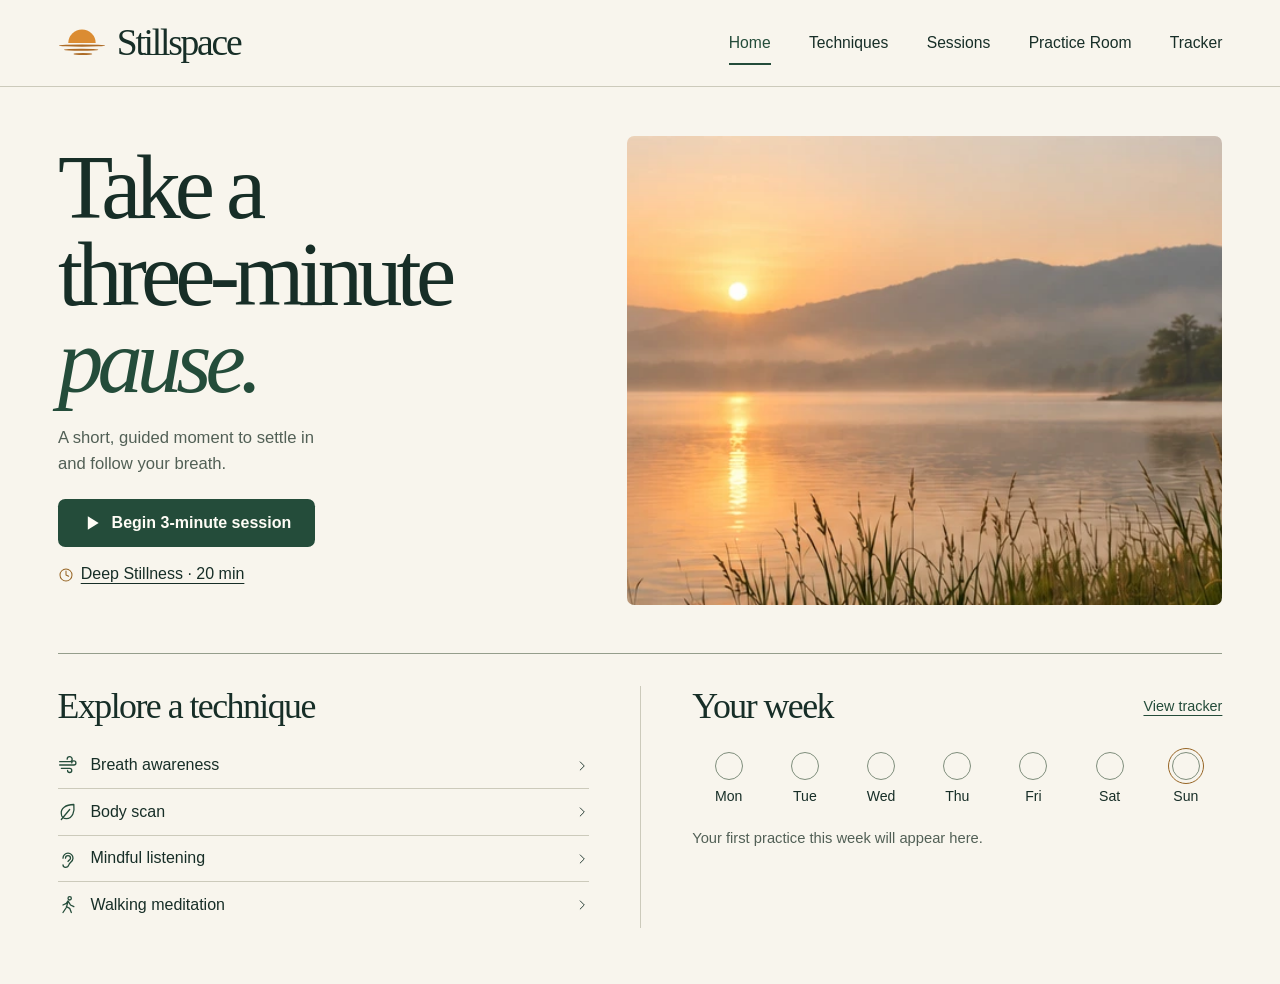
==== index.html @ 42000a4f "Add Stillspace meditation website" ====
<!doctype html>
<html lang="en">
<head>
  <meta charset="utf-8">
  <meta name="viewport" content="width=device-width, initial-scale=1">
  <meta name="theme-color" content="#f8f5ed">
  <meta name="description" content="Meditation techniques, guided lakeside sessions and a daily practice journal.">
  <title>Home · Stillspace</title>
  <link rel="icon" href="assets/sunrise.svg" type="image/svg+xml">
  <link rel="stylesheet" href="styles.css?v=2">
  <script type="module" src="index.js"></script>
</head>
<body class="page-index">
<a class="skip" href="#main">Skip to content</a>
<header class="masthead"><div class="wrap mast-inner">
  <a class="brand" href="index.html" aria-label="Stillspace home"><img src="assets/sunrise.svg" width="48" height="36" alt="">Stillspace</a>
  <nav class="desktop-nav" aria-label="Main navigation"><a href="index.html" aria-current="page">Home</a>
<a href="techniques.html">Techniques</a>
<a href="sessions.html">Sessions</a>
<a href="practice.html">Practice Room</a>
<a href="tracker.html">Tracker</a></nav>
</div></header>
<main id="main" tabindex="-1">
<div class="wrap home-content">
  <section class="home-hero" aria-labelledby="welcome">
    <div class="hero-copy"><h1 id="welcome">Take a <br><span>three-minute</span><br><em>pause.</em></h1>
      <p>A short, guided moment to settle in and follow your breath.</p>
      <div class="hero-actions"><a class="button primary" href="practice.html?session=pause&amp;start=1"><svg class="icon" aria-hidden="true" focusable="false"><use href="assets/icons.svg#play"></use></svg>Begin 3-minute session</a>
      <a class="quiet-link" href="practice.html?session=deep"><svg class="icon" aria-hidden="true" focusable="false"><use href="assets/icons.svg#clock"></use></svg>Deep Stillness · 20 min</a></div>
    </div>
    <img class="hero-image" src="assets/lake-dawn.webp" width="656" height="404" fetchpriority="high" alt="Morning sunlight reflecting across a quiet lake framed by reeds">
  </section>
  <div class="home-lower">
    <section><h2>Explore a technique</h2><ul class="tech-shortcuts"><li><a href="techniques.html?technique=breath"><svg class="icon" aria-hidden="true" focusable="false"><use href="assets/icons.svg#breath"></use></svg><span>Breath awareness</span><svg class="icon" aria-hidden="true" focusable="false"><use href="assets/icons.svg#chevron"></use></svg></a></li><li><a href="techniques.html?technique=body"><svg class="icon" aria-hidden="true" focusable="false"><use href="assets/icons.svg#body"></use></svg><span>Body scan</span><svg class="icon" aria-hidden="true" focusable="false"><use href="assets/icons.svg#chevron"></use></svg></a></li><li><a href="techniques.html?technique=listen"><svg class="icon" aria-hidden="true" focusable="false"><use href="assets/icons.svg#listen"></use></svg><span>Mindful listening</span><svg class="icon" aria-hidden="true" focusable="false"><use href="assets/icons.svg#chevron"></use></svg></a></li><li><a href="techniques.html?technique=walk"><svg class="icon" aria-hidden="true" focusable="false"><use href="assets/icons.svg#walk"></use></svg><span>Walking meditation</span><svg class="icon" aria-hidden="true" focusable="false"><use href="assets/icons.svg#chevron"></use></svg></a></li></ul></section>
    <section><div class="section-line"><h2>Your week</h2><a class="text-link" href="tracker.html">View tracker</a></div>
    <div id="home-week"></div><p class="week-note" id="home-summary"></p></section>
  </div>
</div></main>
<nav class="mobile-nav" aria-label="Mobile navigation"><a href="index.html" aria-current="page"><svg class="icon" aria-hidden="true" focusable="false"><use href="assets/icons.svg#home"></use></svg><span>Home</span></a>
<a href="techniques.html"><svg class="icon" aria-hidden="true" focusable="false"><use href="assets/icons.svg#book"></use></svg><span>Learn</span></a>
<a href="sessions.html"><svg class="icon" aria-hidden="true" focusable="false"><use href="assets/icons.svg#sessions"></use></svg><span>Sessions</span></a>
<a href="practice.html"><svg class="icon" aria-hidden="true" focusable="false"><use href="assets/icons.svg#practice"></use></svg><span>Practice</span></a>
<a href="tracker.html"><svg class="icon" aria-hidden="true" focusable="false"><use href="assets/icons.svg#tracker"></use></svg><span>Log</span></a></nav>
</body>
</html>
---- styles.css ----
:root {
  color-scheme: light;
  --paper: #f8f5ed;
  --ink: #172e27;
  --green: #244c3a;
  --green-hover: #183d2e;
  --muted: #526056;
  --line: #cccabb;
  --sage: #e9ecdf;
  --gold: #976525;
  --serif: "Baskervville", Georgia, "Times New Roman", serif;
  --sans: "DM Sans", "Segoe UI", Arial, sans-serif;
}
* { box-sizing: border-box; }
body { margin: 0; background: var(--paper); color: var(--ink); font: 1rem/1.55 var(--sans); }
button, input, select { font: inherit; color: inherit; }
button, select { cursor: pointer; }
button, a, input, select { -webkit-tap-highlight-color: transparent; }
a { color: inherit; }
button { border: 0; background: transparent; }
button:disabled { cursor: default; opacity: .45; }
a:focus-visible, button:focus-visible, input:focus-visible, select:focus-visible, summary:focus-visible { outline: 3px solid #a8671e; outline-offset: 3px; }
main:focus { outline: none; }
[hidden] { display: none !important; }
h1, h2, h3, p, ul, ol { margin: 0; }
h1, h2, h3 { font-family: var(--serif); font-weight: 400; }
h1 { font-size: clamp(2.75rem, 5vw, 5.4rem); line-height: 1.05; letter-spacing: -.055em; }
h2 { font-size: clamp(1.8rem, 2.8vw, 2.85rem); line-height: 1.13; letter-spacing: -.043em; }
h3 { font-size: clamp(1.45rem, 2vw, 2rem); line-height: 1.2; letter-spacing: -.035em; }
.wrap { width: min(calc(100% - clamp(3rem, 9vw, 10rem)), 85rem); margin-inline: auto; }
.icon { width: 1.25rem; height: 1.25rem; flex: none; fill: none; stroke: currentColor; stroke-width: 1.55; stroke-linecap: round; stroke-linejoin: round; }
.skip, .sr-only { position: absolute; width: 1px; height: 1px; overflow: hidden; clip-path: inset(50%); white-space: nowrap; }
.skip:focus { clip-path: none; width: auto; height: auto; background: white; padding: .8rem; z-index: 5; }
.masthead { border-bottom: 1px solid var(--line); }
.mast-inner { display: flex; align-items: center; justify-content: space-between; gap: 1rem; min-height: 5.4rem; }
.brand { display: inline-flex; align-items: center; gap: .7rem; font: 2.35rem/1 var(--serif); letter-spacing: -.06em; text-decoration: none; }
.brand img { width: 3rem; height: auto; }
.desktop-nav { display: flex; gap: clamp(1.2rem, 3vw, 3.3rem); align-items: center; }
.desktop-nav a { display: inline-flex; align-items: center; min-height: 3rem; font-size: .98rem; position: relative; text-decoration: none; }
.desktop-nav a[aria-current], .desktop-nav a:hover { color: var(--green); }
.desktop-nav a[aria-current]::after { content: ""; position: absolute; bottom: .15rem; height: 2px; width: 100%; background: currentColor; }
.mobile-nav, .form-toggle { display: none; }
.button, .secondary { display: inline-flex; align-items: center; justify-content: center; gap: .6rem; min-height: 3rem; padding: .7rem 1.35rem; border-radius: .45rem; font-weight: 600; text-decoration: none; line-height: 1.35; }
.primary { background: var(--green); color: #fffdf6; }
.primary:hover { background: var(--green-hover); }
.secondary { border: 1px solid #a3ab98; }
.filter-toggle { display: none; }
.secondary:hover { background: var(--sage); }
.text-link, .quiet-link { text-underline-offset: .25em; text-decoration-thickness: 1px; }
.text-link { color: var(--green); }
.quiet-link { display: inline-flex; align-items: center; gap: .42rem; min-height: 2.75rem; }
.quiet-link .icon { width: 1rem; height: 1rem; color: var(--gold); }
.home-hero { display: grid; grid-template-columns: minmax(0,.93fr) minmax(0,1.07fr); align-items: stretch; gap: clamp(1.5rem, 4vw, 4rem); padding-block: clamp(1.6rem, 3.8vw, 4rem); }
.hero-copy { container-type: inline-size; align-self: center; padding-block: .5rem; }
.hero-copy h1 { font-size: clamp(2.8rem, 17.5cqi, 6.6rem); line-height: .96; letter-spacing: -.065em; }
.hero-copy h1 span { white-space: nowrap; }
.hero-copy h1 em { color: var(--green); font-weight: 400; }
.hero-copy p { color: var(--muted); max-width: 30ch; margin-block: 1.25rem 1.4rem; font-size: clamp(1rem,1.3vw,1.16rem); }
.hero-actions { display: flex; align-items: flex-start; flex-direction: column; gap: .35rem; }
.hero-actions .button { padding-inline: 1.5rem; }
.hero-image { display: block; width: 100%; height: 100%; min-height: 24rem; max-height: 36rem; object-fit: cover; object-position: 49% 50%; border-radius: .45rem; }
.home-lower { display: grid; grid-template-columns: 1fr 1fr; border-top: 1px solid #959e8c; padding: 2rem 0 3.5rem; }
.home-lower section:first-child { padding-right: clamp(1.5rem,4vw,4.5rem); }
.home-lower section+section { border-left: 1px solid var(--line); padding-left: clamp(1.5rem,4vw,4.5rem); }
.tech-shortcuts { list-style: none; padding: 0; margin-top: 1rem; }
.tech-shortcuts li+li { border-top: 1px solid var(--line); }
.tech-shortcuts a { display: flex; min-height: 2.85rem; align-items: center; gap: .8rem; text-decoration: none; }
.tech-shortcuts a:hover, .guide-toggle:hover { color: var(--green); background: #ebecdf; }
.tech-shortcuts .icon:first-child { color: var(--green); }
.tech-shortcuts .icon:last-child { width: .87rem; height: .87rem; margin-left: auto; }
.section-line { display: flex; justify-content: space-between; align-items: center; gap: .5rem; }
.section-line .text-link { font-size: .9rem; }
.week-strip { display: grid; grid-template-columns: repeat(7,minmax(0,1fr)); list-style: none; padding: 0; margin: 1.6rem 0 1rem; gap: .2rem; }
.week-day { display: grid; justify-items: center; align-content: start; gap: .38rem; font-size: .88rem; }
.day-dot { width: 1.75rem; height: 1.75rem; display: grid; place-items: center; border: 1px solid #7f8e7c; border-radius: 50%; }
.week-day.today .day-dot { outline: 1px solid var(--gold); outline-offset: 3px; }
.week-day.done .day-dot { background: var(--green); border-color: var(--green); color: white; }
.week-note, .local-note { font-size: .92rem; color: var(--muted); }
.week-note { margin-top: 1.2rem; }
.interior { padding-block: clamp(1.8rem,4vw,4rem) 3.5rem; }
.panorama { height: clamp(6rem,11vw,10rem); background: url("assets/lake-panorama.webp") center 50% / cover; margin: 1.4rem 0 2rem; border-radius: .35rem; }
.guide { display: grid; grid-template-columns: minmax(14rem,.8fr) minmax(0,1.4fr); gap: 0 clamp(2rem,6vw,6rem); grid-template-rows: repeat(4,min-content) 1fr; }
.guide-item { display: contents; }
.guide-toggle { display: flex; gap: .7rem; align-items: center; grid-column: 1; text-align: left; min-height: 3.6rem; border-bottom: 1px solid var(--line); padding: .7rem 1rem; font-size: clamp(.95rem,1.3vw,1.15rem); }
.guide-toggle .icon:last-child { margin-left: auto; width: 1rem; }
.guide-toggle[aria-expanded=true] { background: var(--sage); box-shadow: inset 3px 0 var(--green); }
.guide-panel { grid-area: 1/2/6/3; }
.guide-panel::before { content: ""; display: block; height: clamp(6rem,9vw,9rem); background: url("assets/shore-grass.webp") center / cover; border-radius: .4rem; margin-bottom: 1.2rem; }
.lead { color: var(--muted); margin-block: .45rem 1rem; }
.steps { list-style: none; counter-reset: step; padding: 0; margin: 1rem 0 1.4rem; border-top: 1px solid var(--line); }
.steps li { display: flex; align-items: baseline; gap: .75rem; margin-top: .85rem; counter-increment: step; }
.steps li::before { content: counter(step); flex: 0 0 1.65rem; text-align: center; line-height: 1.65rem; background: var(--sage); border-radius: 50%; font: 1.05rem/1.65rem var(--serif); }
.sessions-head { display: flex; align-items: end; justify-content: space-between; gap: 2rem; padding-bottom: 1.5rem; }
.filters { display: flex; gap: 1rem; }
label { display: grid; gap: .3rem; font-size: .9rem; font-weight: 600; }
input, select { min-height: 2.85rem; padding: .45rem .75rem; border: 1px solid #abb1a0; border-radius: .35rem; font-size: 1rem; background-color: #fdfbf5; min-width: 0; }
select { appearance: none; background-image: url("data:image/svg+xml,%3Csvg xmlns='http://www.w3.org/2000/svg' width='15' height='12'%3E%3Cpath d='m2 3 5.5 5L13 3' fill='none' stroke='%23244c3a' stroke-width='1.6'/%3E%3C/svg%3E"); background-repeat: no-repeat; background-position: right .7rem center; padding-right: 2.1rem; }
.feature-session { min-height: 15rem; display: flex; align-items: center; border-radius: .5rem; overflow: hidden; background: linear-gradient(90deg,rgba(18,48,38,.97),rgba(18,48,38,.82) 50%,rgba(18,48,38,.2)), url("assets/lake-panorama.webp") center / cover; color: #fffdf6; margin-bottom: 1.5rem; padding: clamp(1.5rem,3.5vw,3rem); }
.feature-session h2 { font-size: clamp(2.4rem,4.5vw,4.7rem); }
.feature-session .session-meta { margin-bottom: .35rem; }
.feature-session p { max-width: 37ch; margin: .6rem 0 1.2rem; }
.light { background: #fbf7e9; color: var(--ink); }
.light:hover { background: #e9e7d9; }
.duration { display: inline-flex; align-items: center; gap: .35rem; font-size: .9rem; }
.duration .icon { width: 1rem; height: 1rem; }
.session-grid { display: grid; grid-template-columns: repeat(3,minmax(0,1fr)); gap: .85rem; }
.session-card { border: 1px solid var(--line); border-radius: .45rem; padding: 1.2rem; text-decoration: none; display: grid; align-content: start; gap: .55rem; }
.session-card:hover { background: #edf0e3; border-color: #93a58e; }
.session-card p { color: var(--muted); font-size: .95rem; }
.session-meta { display: flex; flex-wrap: wrap; align-items: center; gap: .15rem .8rem; font-size: .9rem; }
.session-card .session-meta { color: var(--green); }
.empty { padding: 1.25rem 0; }
.empty p { margin-bottom: .6rem; }
.room { min-height: calc(100svh - 5.4rem - 1px); background: linear-gradient(180deg,rgba(14,39,33,.83),rgba(13,39,33,.65) 48%,rgba(10,35,31,.88)), url("assets/lake-shore.webp") center 55% / cover; color: #fffaf0; display: grid; place-items: center; padding: 2rem 1rem; }
.room-inner { text-align: center; width: min(100%,58rem); }
.room h1 { font-size: clamp(2.7rem,4vw,4.5rem); font-style: italic; }
.phase { margin-top: .5rem; color: #e7e7d3; }
.focus { display: grid; place-items: center; align-content: center; gap: 1rem; position: relative; min-height: clamp(15rem,36vh,28rem); }
.ripple { width: clamp(8rem,16vw,14rem); aspect-ratio: 1; border: 1px solid #f5ddb54f; border-radius: 50%; position: absolute; pointer-events: none; }
.ripple::before, .ripple::after { content: ""; position: absolute; inset: -23%; border-radius: 50%; border: 1px solid #f5ddb532; }
.ripple::after { inset: -45%; border-color: #f5ddb520; }
.completion-mark { display: block; width: 4.5rem; height: auto; }
.room.is-complete .ripple { display: none; }
.room.is-running .ripple { animation: drift 10s ease-in-out infinite alternate; }
@keyframes drift { to { transform: scale(1.1); opacity: .65; } }
#cue { font: clamp(1.9rem,3.7vw,3.7rem)/1.16 var(--serif); letter-spacing: -.025em; max-width: 27ch; position: relative; text-wrap: balance; text-shadow: 0 2px 10px #152e27; }
#clock { font: 1.3rem/1.4 var(--sans); font-variant-numeric: tabular-nums; margin-bottom: .8rem; }
.room-links { display: flex; align-items: center; justify-content: center; flex-wrap: wrap; gap: .1rem 1.15rem; margin-top: .55rem; }
.room-links button, .room-links a { display: inline-flex; align-items: center; min-height: 2.75rem; color: #fffdf5; text-decoration: underline; text-underline-offset: .24rem; padding: .3rem; }
#primary-control { min-width: 11rem; }
#room-message:not(:empty), #form-message:not(:empty) { margin-top: 1rem; }
dialog { color: var(--ink); border: 1px solid var(--line); border-radius: .7rem; background: var(--paper); max-width: min(27rem,90vw); padding: 1.75rem; }
dialog::backdrop { background: #09241dac; }
dialog p { margin: .8rem 0 1.4rem; }
.dialog-actions { display: flex; gap: .7rem; flex-wrap: wrap; }
.week-controls { display: flex; gap: .3rem; }
.icon-button { display: grid; place-items: center; min-width: 2.8rem; min-height: 2.8rem; border: 1px solid var(--line); border-radius: 50%; }
.previous .icon { transform: rotate(180deg); }
.tracker-overview { display: grid; grid-template-columns: 2fr 1fr; align-items: center; gap: 2rem; margin: .8rem 0 1.5rem; }
.tracker-overview .week-strip { margin: .5rem 0; }
.stat { border-left: 1px solid var(--line); padding: .5rem 1.5rem; }
.stat strong, .stat span { display: block; }
.stat strong { font: 1.9rem/1.3 var(--serif); }
.stat span { color: var(--muted); }
.tracker-lower { display: grid; grid-template-columns: minmax(0,1.4fr) minmax(16rem,.85fr); gap: clamp(2rem,6vw,6rem); border-top: 1px solid var(--line); padding-top: 1.6rem; }
table { width: 100%; border-collapse: collapse; font-variant-numeric: tabular-nums; margin-top: 1.2rem; }
th,td { padding: .7rem .4rem; text-align: left; border-bottom: 1px solid var(--line); }
th { color: var(--muted); font-size: .9rem; }
td:last-child,th:last-child { text-align: right; }
.form-card { padding: 1.3rem 1.5rem; background: var(--sage); border-radius: .5rem; align-self: start; }
.form-card form { display: grid; gap: .8rem; margin-top: 1rem; }
.local-note { margin-top: 1.3rem; }
@media (min-width:761px) and (max-width:1000px) {
  .sessions-head { align-items: start; flex-direction: column; gap: 1.2rem; }
  .home-hero { gap: 1.5rem; }
  .session-grid { grid-template-columns: repeat(2,minmax(0,1fr)); }
}
@media (max-width:760px) {
  body { padding-bottom: calc(4.65rem + env(safe-area-inset-bottom)); }
  .wrap { width: calc(100% - 2.5rem); }
  .mast-inner { min-height: 4.1rem; }
  .brand { font-size: 2rem; gap: .5rem; }
  .brand img { width: 2.3rem; }
  .desktop-nav { display: none; }
  .mobile-nav { display: flex; z-index: 3; background: var(--paper); position: fixed; inset: auto 0 0; border-top: 1px solid var(--line); padding: .25rem .35rem max(.3rem,env(safe-area-inset-bottom)); }
  .mobile-nav a { display: grid; justify-items: center; align-content: center; gap: .12rem; flex: 1; min-height: 3.6rem; border-radius: .4rem; text-decoration: none; font-size: .8rem; }
  .mobile-nav a[aria-current] { background: var(--sage); color: var(--green); font-weight: 700; }
  .home-hero { display: flex; flex-direction: column; padding: 1.6rem 0; gap: 1.2rem; }
  .hero-copy { container-type: inline-size; align-self: stretch; padding: 0; }
  .hero-copy h1 { font-size: clamp(2.7rem,16cqi,4.7rem); line-height: .98; }
  .hero-copy p { margin: .9rem 0 1rem; max-width: 36ch; }
  .hero-actions { align-items: stretch; gap: .12rem; }
  .hero-actions .quiet-link { justify-content: center; }
  .hero-image { min-height: 0; height: clamp(8rem,41vw,15rem); object-position: 50% 56%; }
  .home-lower { display: block; padding: 1.3rem 0 1.8rem; }
  .home-lower section:first-child { padding-right: 0; }
  .home-lower section+section { border: 0; border-top: 1px solid var(--line); padding: 1.25rem 0 0; margin-top: 1.35rem; }
  .tech-shortcuts { display: grid; grid-template-columns: 1fr 1fr; gap: .5rem; }
  .tech-shortcuts li, .tech-shortcuts li+li { border: 1px solid var(--line); border-radius: .35rem; }
  .tech-shortcuts a { padding: .5rem; gap: .45rem; font-size: .95rem; }
  .tech-shortcuts .icon:last-child { display: none; }
  .week-strip { margin-top: 1.25rem; }
  .interior { padding: 1.5rem 0 2rem; }
  .panorama { margin: .75rem 0 1rem; height: 3.75rem; }
  .guide,.guide-item { display: block; }
  .guide-toggle { width: 100%; min-height: 3.3rem; }
  .guide-toggle[aria-expanded=true] .icon:last-child { transform: rotate(90deg); }
  .guide-panel { padding: .8rem .7rem 1.3rem; }
  .guide-panel h2,.guide-panel::before { display: none; }
  .guide-panel .lead { margin-top: 0; }
  .steps li { align-items: flex-start; }
  .sessions-head { display: block; padding-bottom: 1rem; }
  .filter-toggle { display: flex; width: 100%; margin-top: 1rem; }
  .filters { display: none; margin-top: .75rem; gap: .6rem; flex-wrap: wrap; }
  .filters.open { display: flex; }
  .filters label { flex: 1 1 8rem; }
  .feature-session { min-height: 13rem; background-image: linear-gradient(rgba(18,48,38,.85),rgba(18,48,38,.78)), url("assets/lake-panorama.webp"); padding: 1.25rem; }
  .session-grid { display: block; }
  .session-card { border-width: 0 0 1px; border-radius: 0; padding: .95rem 0; gap: .3rem; }
  .tracker-overview,.tracker-lower { display: flex; flex-direction: column; align-items: stretch; gap: 1rem; }
  .tracker-overview { margin-bottom: 1rem; }
  .stat { border: 0; padding: .75rem 0 0; border-top: 1px solid var(--line); display: flex; align-items: baseline; justify-content: space-between; }
  .stat strong { font-size: 1.55rem; }
  .tracker-lower { padding-top: 1rem; }
  .form-card { order: -1; align-self: stretch; padding: 0; background: transparent; }
  .form-heading { display: none; }
  .form-toggle { display: flex; width: 100%; align-items: center; justify-content: space-between; min-height: 2.95rem; padding: .55rem .95rem; border-radius: .35rem; background: var(--green); color: white; }
  .form-toggle .icon { transform: rotate(90deg); width: 1rem; }
  .form-card form { display: none; }
  .form-card.open form { display: grid; }
  .history h2 { font-size: 1.75rem; }
  table,tbody { display: block; }
  thead { position: absolute; clip-path: inset(50%); width: 1px; height: 1px; overflow: hidden; }
  tbody tr { display: grid; grid-template-columns: minmax(0,1fr) auto; align-items: baseline; padding: .65rem 0; border-bottom: 1px solid var(--line); }
  td { border: none; padding: 0; }
  td:nth-child(1) { grid-area: 2/1; color: var(--muted); font-size: .85rem; }
  td:nth-child(2) { grid-area: 1/1; font-family: var(--serif); font-size: 1.2rem; }
  td:last-child { grid-area: 1/2; }
  .room { min-height: calc(100svh - 8.6rem); padding: 1.8rem 1.25rem; }
  .focus { min-height: clamp(12.5rem,36svh,22rem); }
  .in-session { padding-bottom: 0; }
  .in-session .mobile-nav { display: none; }
  .in-session .room { min-height: calc(100svh - 4.1rem - 1px); }
  .room-links { gap: .2rem 1.4rem; }
}
@media (prefers-reduced-motion:reduce) { *, *::before, *::after { animation: none !important; scroll-behavior: auto !important; } }
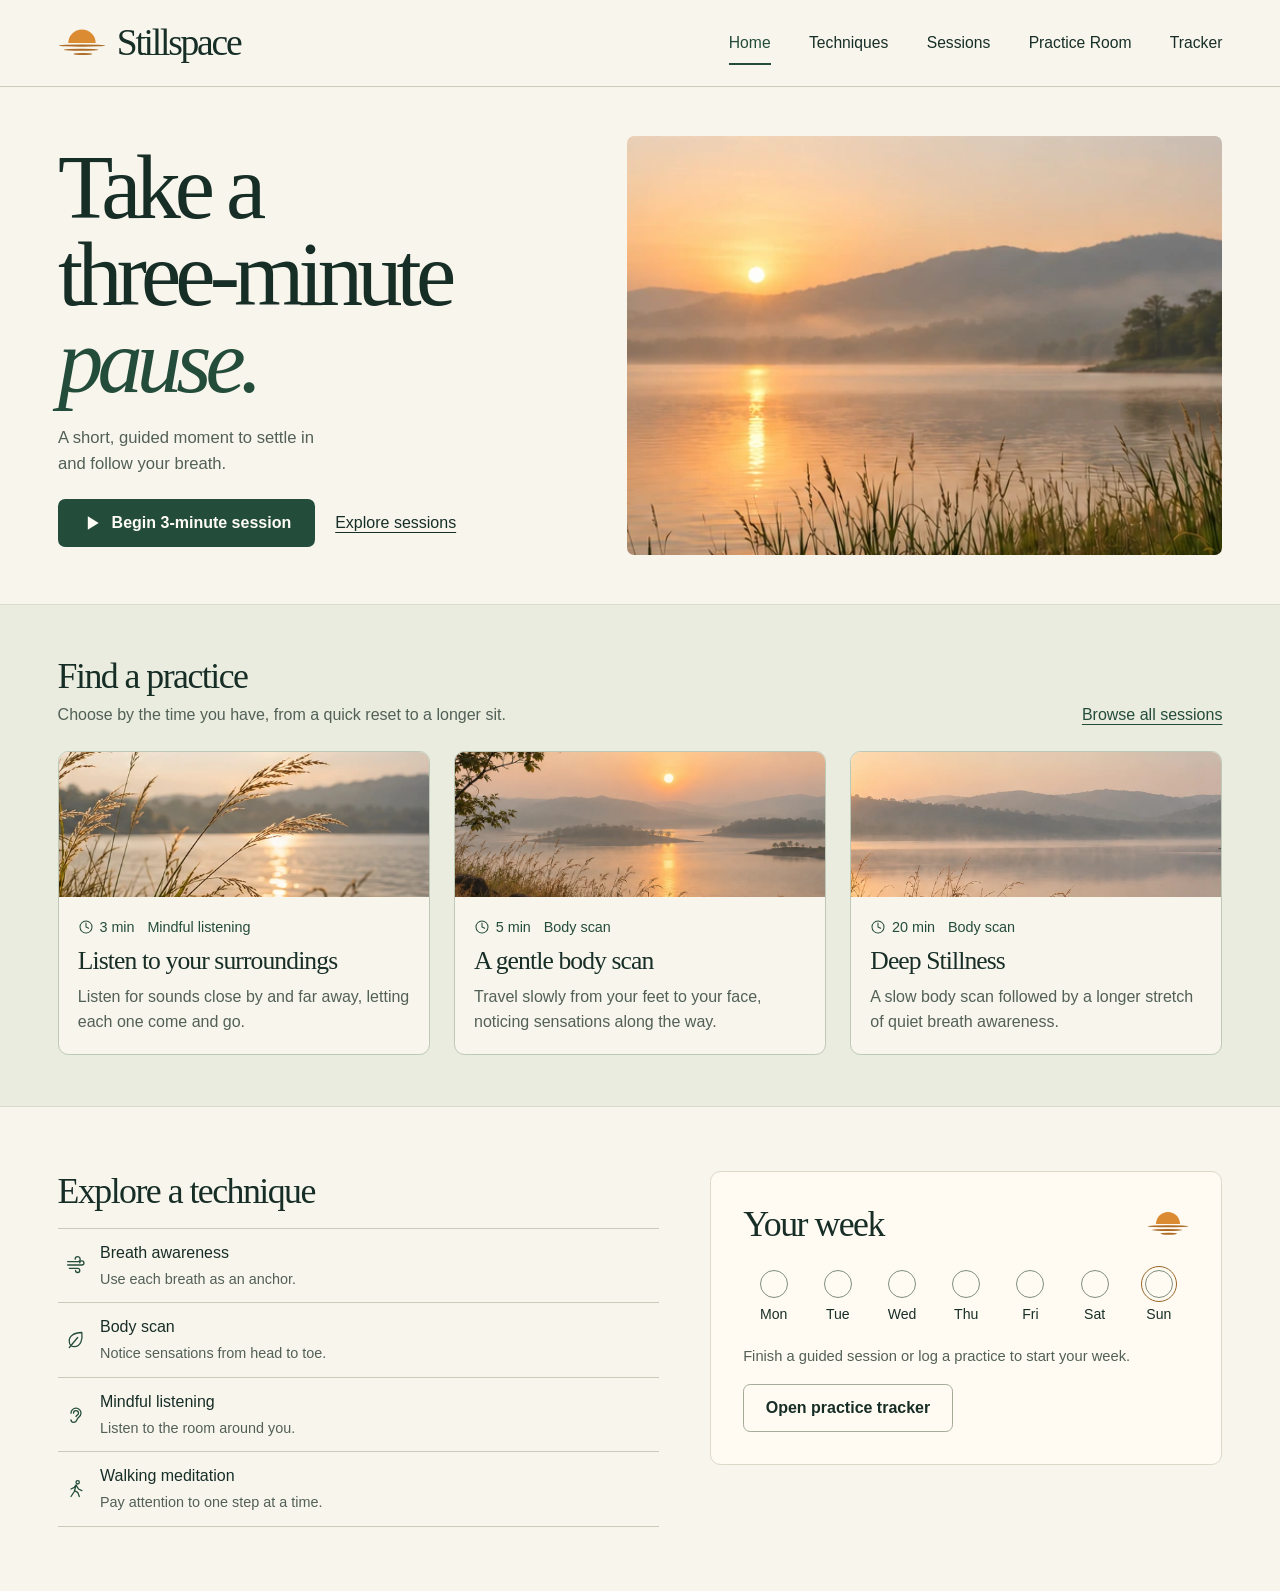
==== commit 47244aab: "Add featured practices and refresh the homepage" ====
--- a/index.html
+++ b/index.html
@@ -7,8 +7,8 @@
   <meta name="description" content="Meditation techniques, guided lakeside sessions and a daily practice journal.">
   <title>Home · Stillspace</title>
   <link rel="icon" href="assets/sunrise.svg" type="image/svg+xml">
-  <link rel="stylesheet" href="styles.css?v=2">
-  <script type="module" src="index.js"></script>
+  <link rel="stylesheet" href="styles.css?v=3">
+  <script type="module" src="index.js?v=3"></script>
 </head>
 <body class="page-index">
 <a class="skip" href="#main">Skip to content</a>
@@ -26,16 +26,44 @@
     <div class="hero-copy"><h1 id="welcome">Take a <br><span>three-minute</span><br><em>pause.</em></h1>
       <p>A short, guided moment to settle in and follow your breath.</p>
       <div class="hero-actions"><a class="button primary" href="practice.html?session=pause&amp;start=1"><svg class="icon" aria-hidden="true" focusable="false"><use href="assets/icons.svg#play"></use></svg>Begin 3-minute session</a>
-      <a class="quiet-link" href="practice.html?session=deep"><svg class="icon" aria-hidden="true" focusable="false"><use href="assets/icons.svg#clock"></use></svg>Deep Stillness · 20 min</a></div>
+      <a class="quiet-link" href="#featured-sessions">Explore sessions</a></div>
     </div>
     <img class="hero-image" src="assets/lake-dawn.webp" width="656" height="404" fetchpriority="high" alt="Morning sunlight reflecting across a quiet lake framed by reeds">
   </section>
-  <div class="home-lower">
-    <section><h2>Explore a technique</h2><ul class="tech-shortcuts"><li><a href="techniques.html?technique=breath"><svg class="icon" aria-hidden="true" focusable="false"><use href="assets/icons.svg#breath"></use></svg><span>Breath awareness</span><svg class="icon" aria-hidden="true" focusable="false"><use href="assets/icons.svg#chevron"></use></svg></a></li><li><a href="techniques.html?technique=body"><svg class="icon" aria-hidden="true" focusable="false"><use href="assets/icons.svg#body"></use></svg><span>Body scan</span><svg class="icon" aria-hidden="true" focusable="false"><use href="assets/icons.svg#chevron"></use></svg></a></li><li><a href="techniques.html?technique=listen"><svg class="icon" aria-hidden="true" focusable="false"><use href="assets/icons.svg#listen"></use></svg><span>Mindful listening</span><svg class="icon" aria-hidden="true" focusable="false"><use href="assets/icons.svg#chevron"></use></svg></a></li><li><a href="techniques.html?technique=walk"><svg class="icon" aria-hidden="true" focusable="false"><use href="assets/icons.svg#walk"></use></svg><span>Walking meditation</span><svg class="icon" aria-hidden="true" focusable="false"><use href="assets/icons.svg#chevron"></use></svg></a></li></ul></section>
-    <section><div class="section-line"><h2>Your week</h2><a class="text-link" href="tracker.html">View tracker</a></div>
-    <div id="home-week"></div><p class="week-note" id="home-summary"></p></section>
+</div>
+
+<section class="home-sessions" id="featured-sessions" aria-labelledby="featured-heading">
+  <div class="wrap">
+    <div class="home-sessions-heading">
+      <div>
+        <h2 id="featured-heading">Find a practice</h2>
+        <p>Choose by the time you have, from a quick reset to a longer sit.</p>
+      </div>
+      <a class="text-link" href="sessions.html">Browse all sessions</a>
+    </div>
+    <ul class="home-session-list" id="featured-list" hidden></ul>
+    <p class="home-session-error" id="featured-error" hidden>Featured sessions are unavailable. Try opening the full session library.</p>
   </div>
-</div></main>
+</section>
+
+<div class="wrap home-lower">
+  <section aria-labelledby="home-techniques">
+    <h2 id="home-techniques">Explore a technique</h2>
+    <ul class="tech-shortcuts">
+      <li><a href="techniques.html?technique=breath"><svg class="icon" aria-hidden="true" focusable="false"><use href="assets/icons.svg#breath"></use></svg><span>Breath awareness <small>Use each breath as an anchor.</small></span></a></li>
+      <li><a href="techniques.html?technique=body"><svg class="icon" aria-hidden="true" focusable="false"><use href="assets/icons.svg#body"></use></svg><span>Body scan <small>Notice sensations from head to toe.</small></span></a></li>
+      <li><a href="techniques.html?technique=listen"><svg class="icon" aria-hidden="true" focusable="false"><use href="assets/icons.svg#listen"></use></svg><span>Mindful listening <small>Listen to the room around you.</small></span></a></li>
+      <li><a href="techniques.html?technique=walk"><svg class="icon" aria-hidden="true" focusable="false"><use href="assets/icons.svg#walk"></use></svg><span>Walking meditation <small>Pay attention to one step at a time.</small></span></a></li>
+    </ul>
+  </section>
+  <section class="home-journal" aria-labelledby="home-journal-title">
+    <div class="section-line"><h2 id="home-journal-title">Your week</h2><img src="assets/sunrise.svg" width="48" height="36" alt=""></div>
+    <div id="home-week"></div>
+    <p class="week-note" id="home-summary">Track the sessions you complete and the practices you log.</p>
+    <a class="button secondary" href="tracker.html">Open practice tracker</a>
+  </section>
+</div>
+</main>
 <nav class="mobile-nav" aria-label="Mobile navigation"><a href="index.html" aria-current="page"><svg class="icon" aria-hidden="true" focusable="false"><use href="assets/icons.svg#home"></use></svg><span>Home</span></a>
 <a href="techniques.html"><svg class="icon" aria-hidden="true" focusable="false"><use href="assets/icons.svg#book"></use></svg><span>Learn</span></a>
 <a href="sessions.html"><svg class="icon" aria-hidden="true" focusable="false"><use href="assets/icons.svg#sessions"></use></svg><span>Sessions</span></a>
--- a/styles.css
+++ b/styles.css
@@ -56,18 +56,82 @@
 .hero-copy h1 span { white-space: nowrap; }
 .hero-copy h1 em { color: var(--green); font-weight: 400; }
 .hero-copy p { color: var(--muted); max-width: 30ch; margin-block: 1.25rem 1.4rem; font-size: clamp(1rem,1.3vw,1.16rem); }
-.hero-actions { display: flex; align-items: flex-start; flex-direction: column; gap: .35rem; }
+.hero-actions { display: flex; flex-wrap: wrap; align-items: center; gap: .55rem 1.25rem; }
 .hero-actions .button { padding-inline: 1.5rem; }
 .hero-image { display: block; width: 100%; height: 100%; min-height: 24rem; max-height: 36rem; object-fit: cover; object-position: 49% 50%; border-radius: .45rem; }
-.home-lower { display: grid; grid-template-columns: 1fr 1fr; border-top: 1px solid #959e8c; padding: 2rem 0 3.5rem; }
-.home-lower section:first-child { padding-right: clamp(1.5rem,4vw,4.5rem); }
-.home-lower section+section { border-left: 1px solid var(--line); padding-left: clamp(1.5rem,4vw,4.5rem); }
-.tech-shortcuts { list-style: none; padding: 0; margin-top: 1rem; }
-.tech-shortcuts li+li { border-top: 1px solid var(--line); }
-.tech-shortcuts a { display: flex; min-height: 2.85rem; align-items: center; gap: .8rem; text-decoration: none; }
+.home-sessions {
+  background: var(--sage);
+  border-block: 1px solid #d9ddce;
+  padding-block: clamp(2rem, 4vw, 3.5rem);
+}
+.home-sessions-heading {
+  display: flex;
+  flex-wrap: wrap;
+  align-items: end;
+  justify-content: space-between;
+  gap: .75rem 1.5rem;
+  margin-bottom: 1.4rem;
+}
+.home-sessions-heading p { margin-top: .45rem; color: var(--muted); }
+.home-session-list {
+  display: grid;
+  grid-template-columns: repeat(3, minmax(0, 1fr));
+  gap: clamp(.9rem, 2vw, 1.5rem);
+  list-style: none;
+  padding: 0;
+}
+.home-session-link {
+  display: flex;
+  flex-direction: column;
+  height: 100%;
+  overflow: hidden;
+  border: 1px solid #bec8b7;
+  border-radius: .65rem;
+  background: var(--paper);
+  text-decoration: none;
+}
+.home-session-link:hover, .home-session-link:focus-visible { border-color: var(--green); }
+.home-session-link:hover h3, .home-session-link:focus-visible h3 {
+  text-decoration: underline;
+  text-decoration-thickness: 1px;
+  text-underline-offset: .18em;
+}
+.home-session-image {
+  display: block;
+  width: 100%;
+  aspect-ratio: 2.55;
+  object-fit: cover;
+  background: #d8dfcd;
+}
+.home-session-body {
+  display: grid;
+  align-content: start;
+  gap: .5rem;
+  padding: clamp(.9rem, 1.5vw, 1.35rem);
+}
+.home-session-body .session-meta { color: var(--green); }
+.home-session-description, .home-session-error { color: var(--muted); }
+.home-lower {
+  display: grid;
+  grid-template-columns: minmax(0, 1.08fr) minmax(0, .92fr);
+  align-items: start;
+  gap: clamp(1.5rem, 4vw, 4rem);
+  padding-block: clamp(2rem, 5vw, 4.5rem);
+}
+.tech-shortcuts { list-style: none; padding: 0; margin-top: 1rem; border-block: 1px solid var(--line); }
+.tech-shortcuts li + li { border-top: 1px solid var(--line); }
+.tech-shortcuts a { display: flex; align-items: center; gap: .85rem; padding: .75rem .55rem; text-decoration: none; }
 .tech-shortcuts a:hover, .guide-toggle:hover { color: var(--green); background: #ebecdf; }
-.tech-shortcuts .icon:first-child { color: var(--green); }
-.tech-shortcuts .icon:last-child { width: .87rem; height: .87rem; margin-left: auto; }
+.tech-shortcuts .icon { color: var(--green); }
+.tech-shortcuts small { display: block; margin-top: .15rem; color: var(--muted); font-size: .9rem; }
+.home-journal {
+  padding: clamp(1rem, 3vw, 2rem);
+  border: 1px solid #ded8c9;
+  border-radius: .65rem;
+  background: #fffbf2;
+}
+.home-journal img { width: 2.65rem; height: auto; }
+.home-journal .week-note { margin-bottom: 1rem; }
 .section-line { display: flex; justify-content: space-between; align-items: center; gap: .5rem; }
 .section-line .text-link { font-size: .9rem; }
 .week-strip { display: grid; grid-template-columns: repeat(7,minmax(0,1fr)); list-style: none; padding: 0; margin: 1.6rem 0 1rem; gap: .2rem; }
@@ -169,16 +233,15 @@
   .hero-copy { container-type: inline-size; align-self: stretch; padding: 0; }
   .hero-copy h1 { font-size: clamp(2.7rem,16cqi,4.7rem); line-height: .98; }
   .hero-copy p { margin: .9rem 0 1rem; max-width: 36ch; }
-  .hero-actions { align-items: stretch; gap: .12rem; }
+  .hero-actions { flex-direction: column; align-items: stretch; gap: .25rem; }
   .hero-actions .quiet-link { justify-content: center; }
   .hero-image { min-height: 0; height: clamp(8rem,41vw,15rem); object-position: 50% 56%; }
-  .home-lower { display: block; padding: 1.3rem 0 1.8rem; }
-  .home-lower section:first-child { padding-right: 0; }
-  .home-lower section+section { border: 0; border-top: 1px solid var(--line); padding: 1.25rem 0 0; margin-top: 1.35rem; }
-  .tech-shortcuts { display: grid; grid-template-columns: 1fr 1fr; gap: .5rem; }
-  .tech-shortcuts li, .tech-shortcuts li+li { border: 1px solid var(--line); border-radius: .35rem; }
-  .tech-shortcuts a { padding: .5rem; gap: .45rem; font-size: .95rem; }
-  .tech-shortcuts .icon:last-child { display: none; }
+  .home-sessions-heading { align-items: start; flex-direction: column; }
+  .home-session-list { grid-template-columns: 1fr; }
+  .home-session-link { display: grid; grid-template-columns: clamp(4.5rem, 25%, 8rem) minmax(0, 1fr); }
+  .home-session-image { height: 100%; min-height: 0; aspect-ratio: auto; }
+  .home-lower { grid-template-columns: 1fr; }
+  .home-journal .button { width: 100%; }
   .week-strip { margin-top: 1.25rem; }
   .interior { padding: 1.5rem 0 2rem; }
   .panorama { margin: .75rem 0 1rem; height: 3.75rem; }
